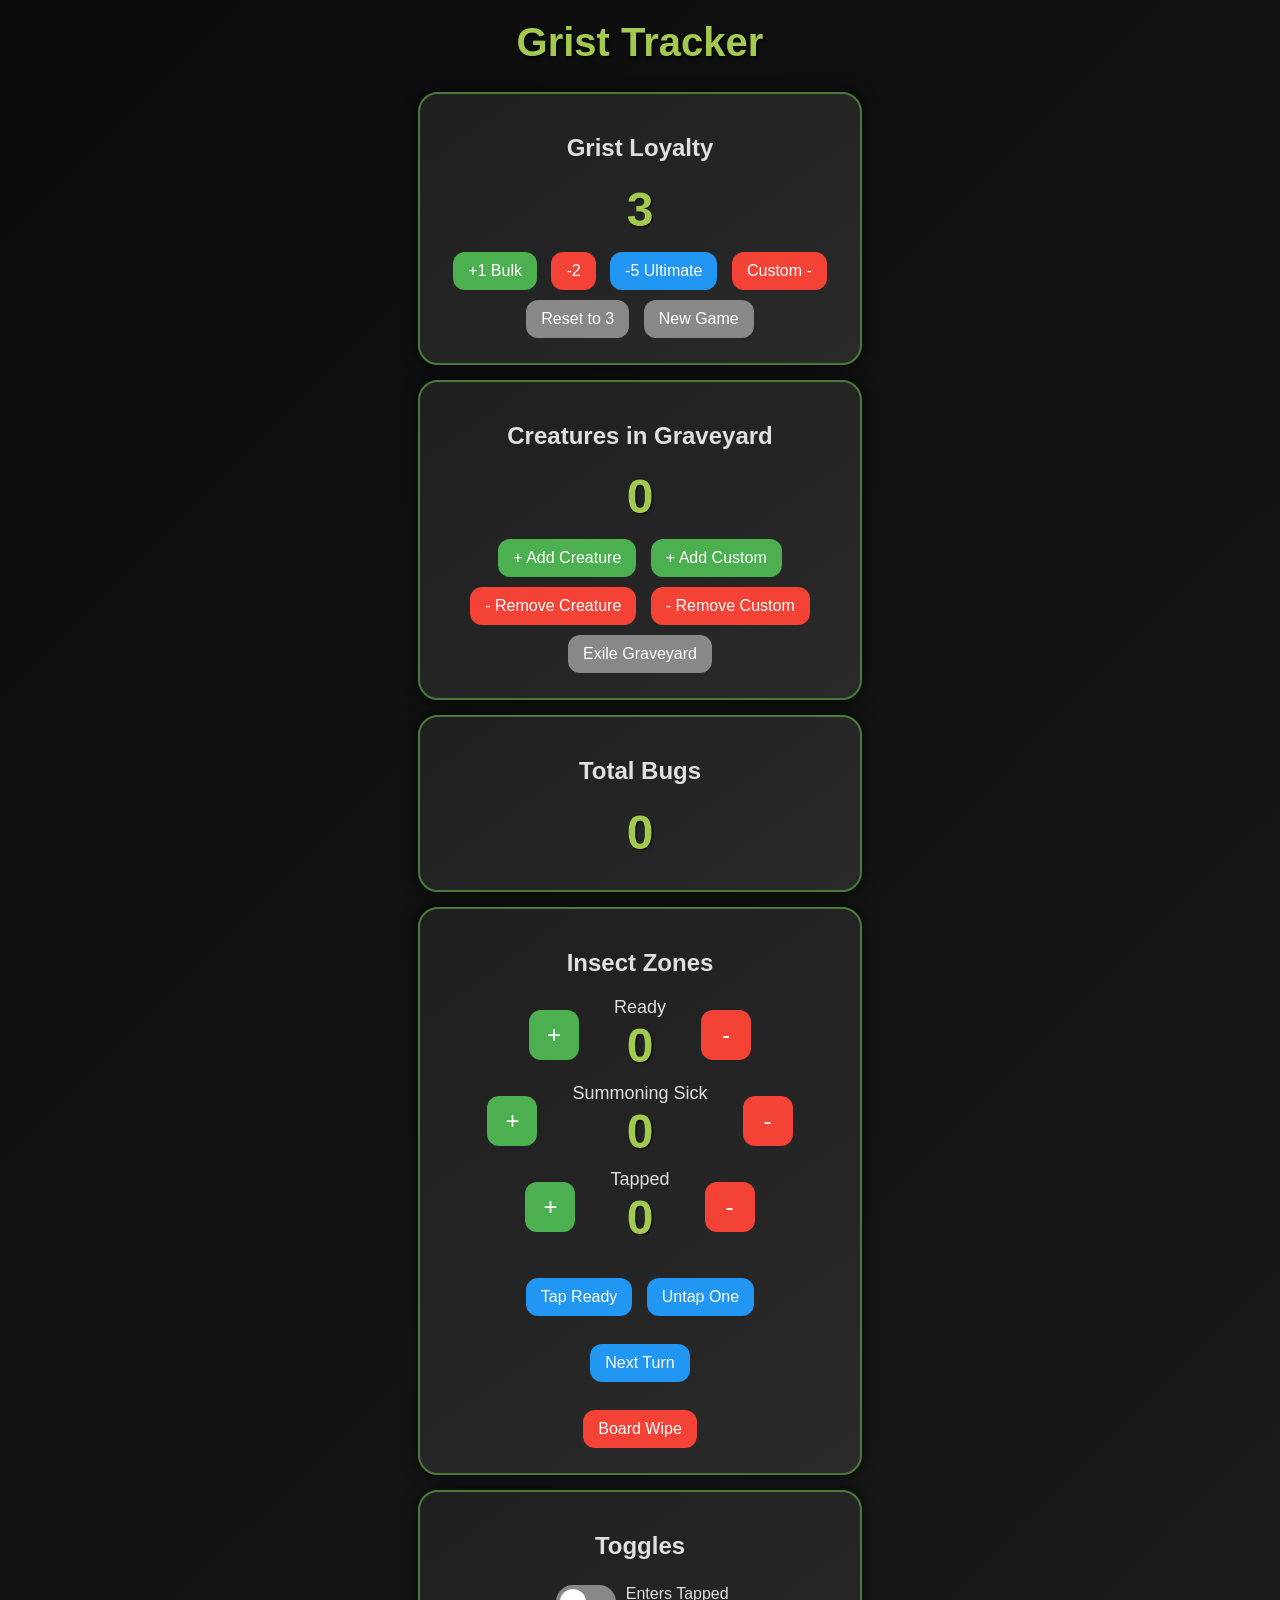
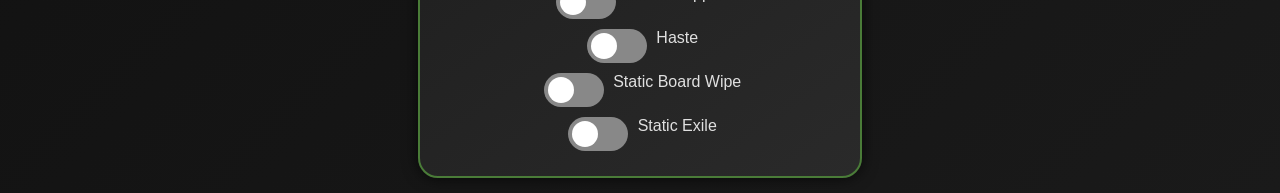
==== index.html @ 9d732a87 "Revert "Implement action overlay for grist abilities" This reverts commit cec5e3ff80bae1f011be3d7844" ====
<!DOCTYPE html>
<html>
<head>
<meta name="viewport" content="width=device-width, initial-scale=1.0">
<title>Grist Tracker</title>
<link rel="stylesheet" href="style.css">
</head>
<body>

<h1>Grist Tracker</h1>

<!-- GRIST -->
<div class="card">
  <h2>Grist Loyalty</h2>
  <div class="count" id="loyalty">3</div>
  <button class="add" onclick="gristPlus()">+1 Bulk</button>
  <button class="sub" onclick="change('loyalty', -2)">-2</button>
  <button class="alt" onclick="gristUlt()">-5 Ultimate</button>
  <button class="sub" onclick="customGristSub()">Custom -</button>
  <button class="reset" onclick="resetGrist()">Reset to 3</button>
  <button class="reset" onclick="newGame()">New Game</button>
</div>

<!-- GRAVE -->
<div class="card">
  <h2>Creatures in Graveyard</h2>
  <div class="count" id="grave">0</div>
  <button class="add" onclick="addGrave()">+ Add Creature</button>
  <button class="add" onclick="addGravePrompt()">+ Add Custom</button>
  <button class="sub" onclick="removeGrave()">- Remove Creature</button>
  <button class="sub" onclick="removeGravePrompt()">- Remove Custom</button>
  <button class="reset" onclick="exileGrave()">Exile Graveyard</button>
</div>

<!-- TOTAL BUGS -->
<div class="card">
  <h2>Total Bugs</h2>
  <div class="count" id="totalBugs">0</div>
</div>

<!-- INSECTS -->
<!-- INSECTS -->
<div class="card">
  <h2>Insect Zones</h2>

  <div class="zone-row">
    <button class="add" onclick="change('ready', 1)">+</button>
    <div><div class="small">Ready</div><div class="count" id="ready">0</div></div>
    <button class="sub" onclick="change('ready', -1)">-</button>
  </div>

  <div class="zone-row">
    <button class="add" onclick="change('sick', 1)">+</button>
    <div><div class="small">Summoning Sick</div><div class="count" id="sick">0</div></div>
    <button class="sub" onclick="change('sick', -1)">-</button>
  </div>

  <div class="zone-row">
    <button class="add" onclick="change('tapped', 1)">+</button>
    <div><div class="small">Tapped</div><div class="count" id="tapped">0</div></div>
    <button class="sub" onclick="change('tapped', -1)">-</button>
  </div>

  <br>
  <button class="alt" onclick="tapReady()">Tap Ready</button>
  <button class="alt" onclick="untapOne()">Untap One</button>
  <br><br>
  <button class="alt" onclick="nextTurn()">Next Turn</button>
  <br><br>
  <button class="sub" onclick="boardWipe()">Board Wipe</button>
</div>

<!-- TOGGLES -->
<div class="card">
  <h2>Toggles</h2>
  <div class="toggle">
    <label class="switch">
      <input type="checkbox" id="enterTapped">
      <span class="slider"></span>
    </label>
    Enters Tapped
  </div>
  <div class="toggle">
    <label class="switch">
      <input type="checkbox" id="hasteToggle">
      <span class="slider"></span>
    </label>
    Haste
  </div>
  <div class="toggle">
    <label class="switch">
      <input type="checkbox" id="staticWipe">
      <span class="slider"></span>
    </label>
    Static Board Wipe
  </div>
  <div class="toggle">
    <label class="switch">
      <input type="checkbox" id="staticExile">
      <span class="slider"></span>
    </label>
    Static Exile
  </div>
</div>
<!-- ULT OVERLAY -->
<div id="ultOverlay"></div>

<script src="app.js"></script>

<script>
function updateTotalBugs() {
  const r = parseInt(ready.innerText)||0;
  const s = parseInt(sick.innerText)||0;
  const t = parseInt(tapped.innerText)||0;
  totalBugs.innerText = r+s+t;
}
['ready','sick','tapped'].forEach(id=>{
  new MutationObserver(updateTotalBugs)
  .observe(document.getElementById(id),{childList:true,subtree:true});
});
updateTotalBugs();
</script>

</body>
</html>
---- style.css ----
body {
  font-family: 'Arial', sans-serif;
  background: linear-gradient(135deg, #0b0b0b, #1a1a1a);
  color: #e0e0e0;
  text-align: center;
  margin: 0;
  padding: 0;
}

h1 {
  margin-top: 20px;
  font-size: 2.5em;
  color: #a3c94e;
  text-shadow: 1px 1px 3px black;
}

.card {
  background: linear-gradient(145deg, #1f1f1f, #2a2a2a);
  margin: 15px auto;
  padding: 20px;
  border-radius: 20px;
  max-width: 400px;
  box-shadow: 0 0 15px rgba(0,0,0,0.7);
  border: 2px solid #4a7c38;
}

.count {
  font-size: 48px;
  margin: 10px 0;
  font-weight: bold;
  color: #a3c94e;
  text-shadow: 1px 1px 2px black;
  transition: color 0.2s, transform 0.2s;
}

/* Pop animation for increments */
.count.pop {
  animation: popRed 0.6s ease forwards;
}

@keyframes popRed {
  0%   { transform: scale(1); color: #a3c94e; }
  50%  { transform: scale(1.5); color: #ff3333; }
  100% { transform: scale(1); color: #a3c94e; }
}

.small {
  font-size: 18px;
  margin-top: 5px;
}

button {
  font-size: 16px;
  margin: 5px;
  padding: 10px 15px;
  border-radius: 12px;
  border: none;
  cursor: pointer;
  transition: all 0.2s ease;
  touch-action: manipulation;
}

button:hover {
  transform: scale(1.05);
}

.add { background: #4caf50; color: white; }
.sub { background: #f44336; color: white; }
.alt { background: #2196f3; color: white; }
.reset { background: #888; color: white; }

/* Flex layout for zones */
.zone-row {
  display: flex;
  justify-content: center;
  align-items: center;
  margin: 10px 0;
}
.zone-row button {
  width: 50px;
  height: 50px;
  font-size: 24px;
}
.zone-row div {
  margin: 0 15px;
  text-align: center;
}

/* Toggle Switch Styles */
.switch {
  position: relative;
  display: inline-block;
  width: 60px;
  height: 34px;
  margin: 5px;
}
.switch input {
  opacity: 0;
  width: 0;
  height: 0;
}
.slider {
  position: absolute;
  cursor: pointer;
  top: 0; left: 0; right: 0; bottom: 0;
  background-color: #888;
  transition: 0.4s;
  border-radius: 34px;
}
.slider:before {
  position: absolute;
  content: "";
  height: 26px; width: 26px;
  left: 4px;
  bottom: 4px;
  background-color: white;
  transition: 0.4s;
  border-radius: 50%;
}
input:checked + .slider {
  background-color: #4caf50;
}
input:checked + .slider:before {
  transform: translateX(26px);
}
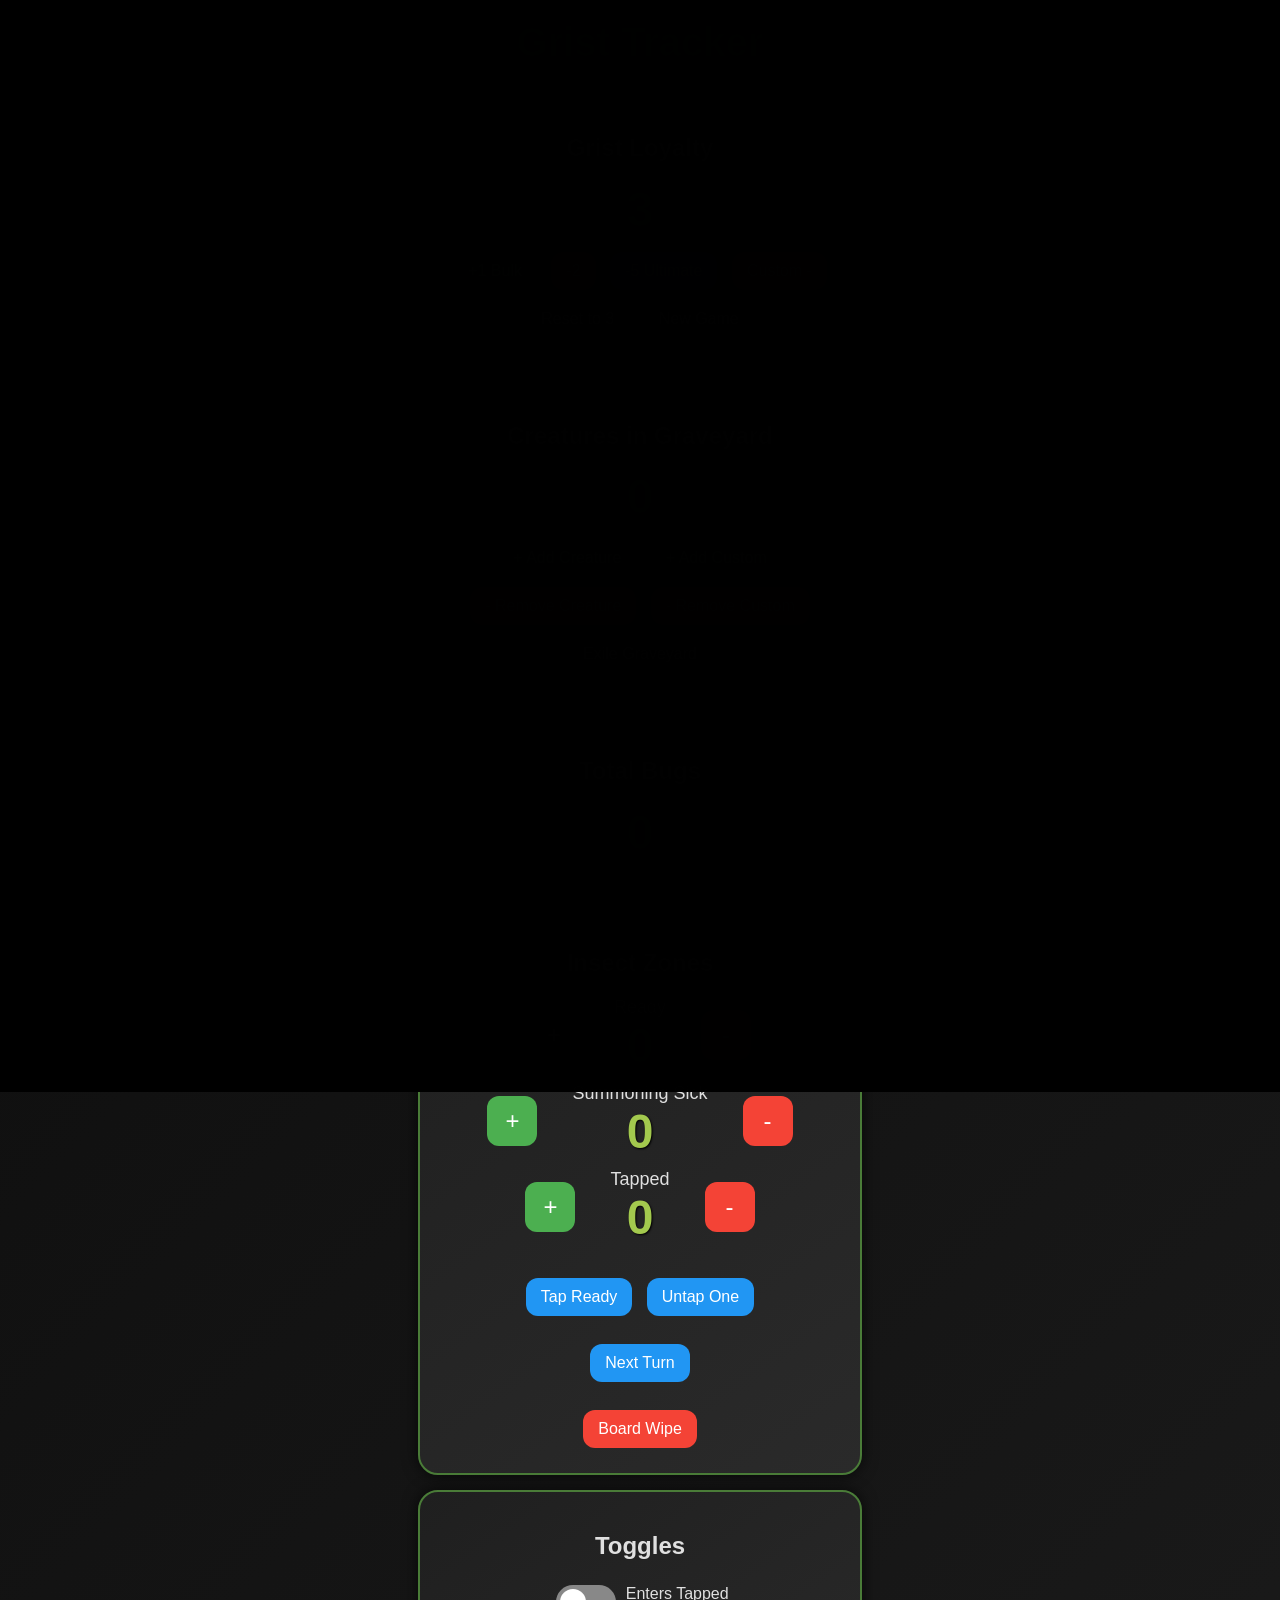
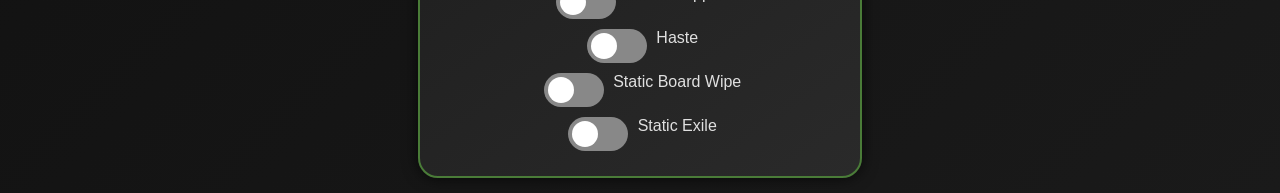
==== commit 473cbb91: "Revert "Update index.html" This reverts commit a988818d50ae1e41f73f69ae935661229e5c7804." ====
--- a/index.html
+++ b/index.html
@@ -70,6 +70,8 @@
   <button class="sub" onclick="boardWipe()">Board Wipe</button>
 </div>
 
+<!-- ULT & GRIST ALERT OVERLAY -->
+<div id="ultOverlay"></div>
 <!-- TOGGLES -->
 <div class="card">
   <h2>Toggles</h2>
--- a/style.css
+++ b/style.css
@@ -123,3 +123,58 @@
 input:checked + .slider:before {
   transform: translateX(26px);
 }
+
+/* Ultimate overlay */
+/* Swap layout handled by HTML order */
+
+/* Overlay for Ult / Grist restriction */
+#ultOverlay {
+  display: none;
+  position: fixed;
+  top:0; left:0;
+  width: 100%; height: 100%;
+  background: rgba(0,0,0,0.95);
+  color: #a3c94e;
+  font-size: 36px;
+  text-align: center;
+  padding-top: 15%;
+  z-index: 9999;
+  text-shadow: 2px 2px 5px black;
+  animation: fadeIn 0.5s;
+  display: flex;
+  flex-direction: column;
+  justify-content: center;
+  align-items: center;
+}
+
+#ultOverlay div {
+  max-width: 400px;
+  background: linear-gradient(145deg, #1f1f1f, #2a2a2a);
+  padding: 20px;
+  border-radius: 20px;
+  border: 2px solid #4a7c38;
+  box-shadow: 0 0 15px rgba(0,0,0,0.7);
+}
+
+#ultOverlay button {
+  font-size: 18px;
+  margin: 10px;
+  padding: 10px 20px;
+  border-radius: 12px;
+  border: none;
+  cursor: pointer;
+  transition: all 0.2s ease;
+}
+
+#ultOverlay button:hover {
+  transform: scale(1.05);
+}
+
+#ultOverlay button.add { background: #4caf50; color: white; }
+#ultOverlay button.sub { background: #f44336; color: white; }
+#ultOverlay button.alt { background: #2196f3; color: white; }
+#ultOverlay button.reset { background: #888; color: white; }
+@keyframes fadeIn {
+  from {opacity: 0;}
+  to {opacity: 1;}
+}
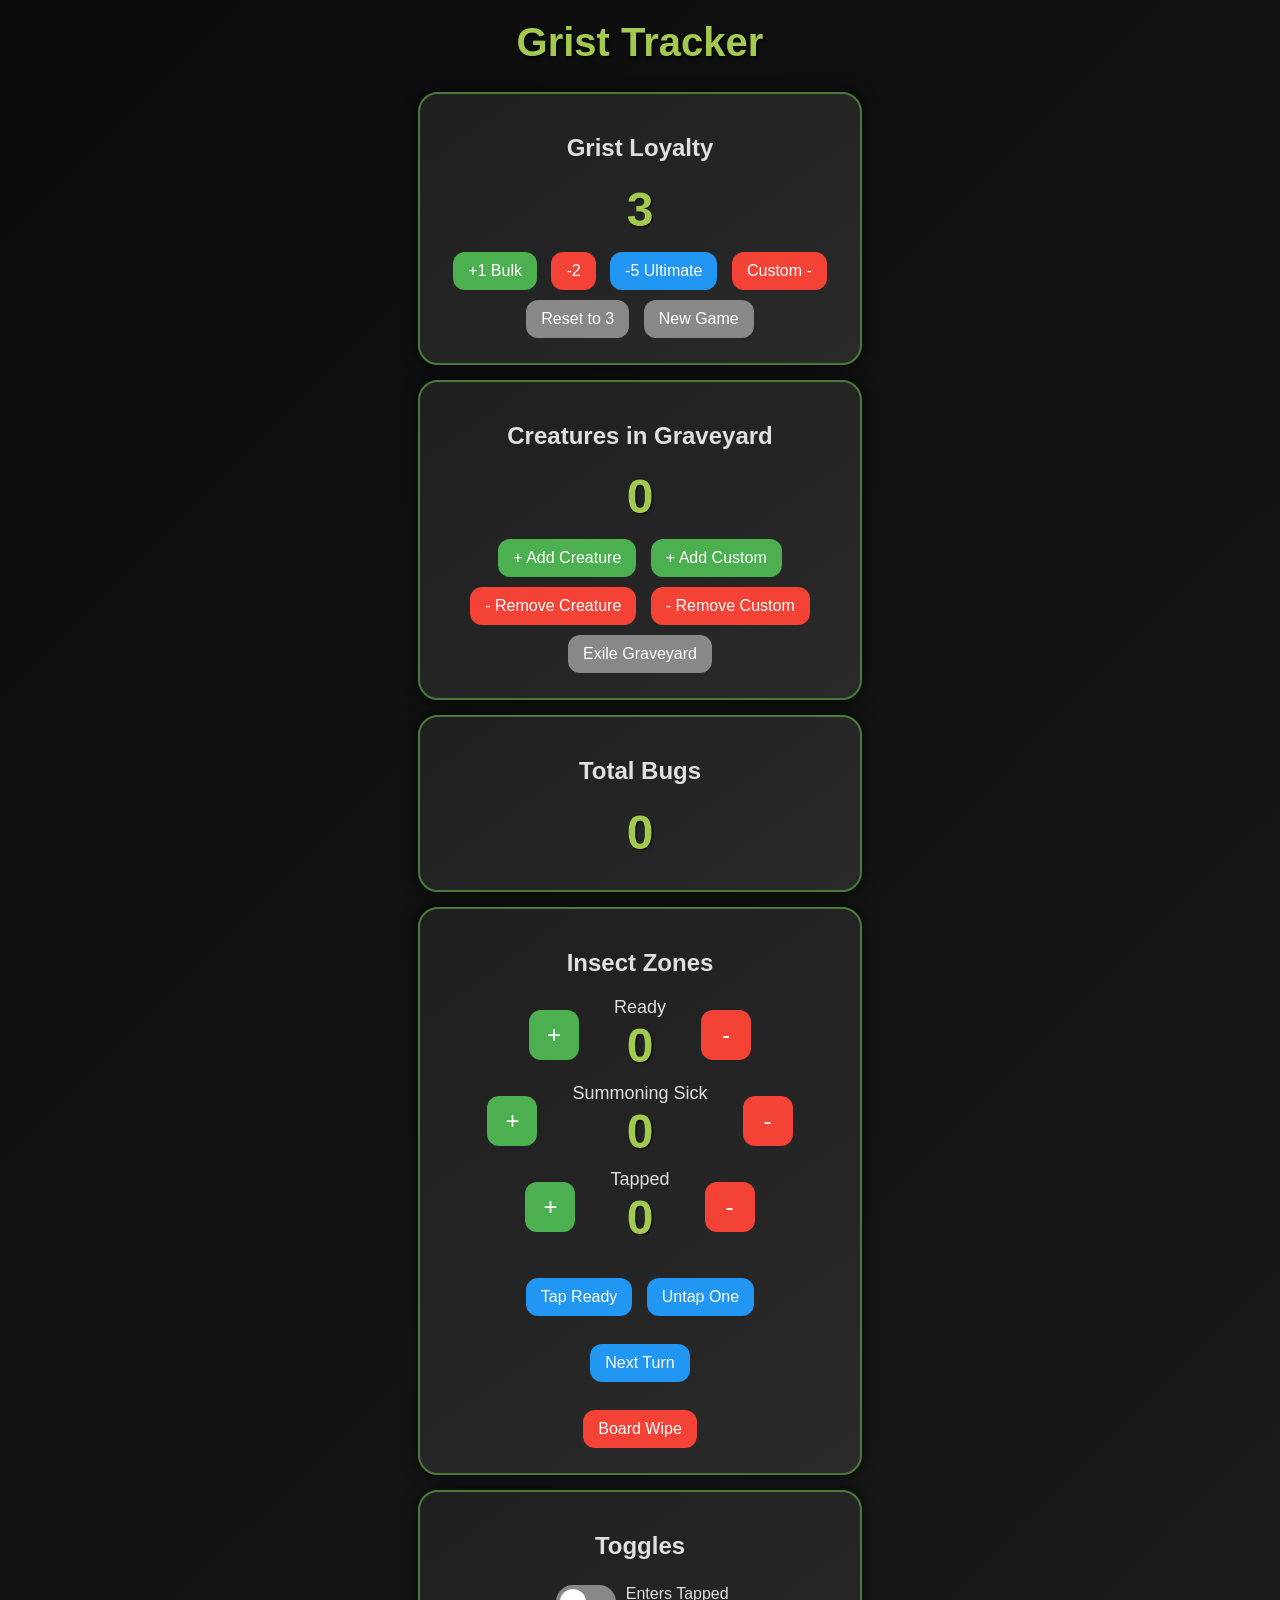
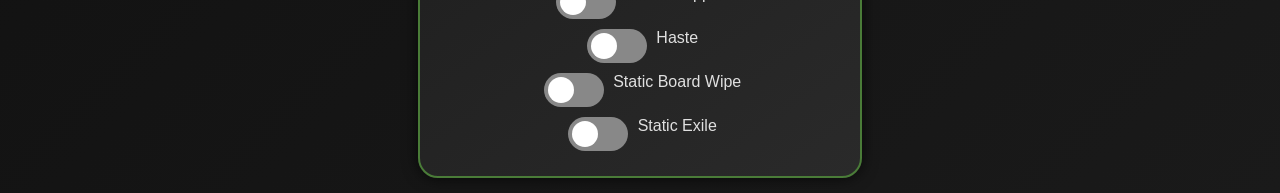
==== commit d6dfe392: "Refactor HTML structure and update button functions" ====
--- a/index.html
+++ b/index.html
@@ -14,7 +14,7 @@
   <h2>Grist Loyalty</h2>
   <div class="count" id="loyalty">3</div>
   <button class="add" onclick="gristPlus()">+1 Bulk</button>
-  <button class="sub" onclick="change('loyalty', -2)">-2</button>
+  <button class="sub" onclick="gristMinus2()">-2</button>
   <button class="alt" onclick="gristUlt()">-5 Ultimate</button>
   <button class="sub" onclick="customGristSub()">Custom -</button>
   <button class="reset" onclick="resetGrist()">Reset to 3</button>
--- a/style.css
+++ b/style.css
@@ -125,9 +125,6 @@
 }
 
 /* Ultimate overlay */
-/* Swap layout handled by HTML order */
-
-/* Overlay for Ult / Grist restriction */
 #ultOverlay {
   display: none;
   position: fixed;
@@ -135,45 +132,14 @@
   width: 100%; height: 100%;
   background: rgba(0,0,0,0.95);
   color: #a3c94e;
-  font-size: 36px;
+  font-size: 48px;
   text-align: center;
-  padding-top: 15%;
+  padding-top: 20%;
   z-index: 9999;
   text-shadow: 2px 2px 5px black;
   animation: fadeIn 0.5s;
-  display: flex;
-  flex-direction: column;
-  justify-content: center;
-  align-items: center;
 }
 
-#ultOverlay div {
-  max-width: 400px;
-  background: linear-gradient(145deg, #1f1f1f, #2a2a2a);
-  padding: 20px;
-  border-radius: 20px;
-  border: 2px solid #4a7c38;
-  box-shadow: 0 0 15px rgba(0,0,0,0.7);
-}
-
-#ultOverlay button {
-  font-size: 18px;
-  margin: 10px;
-  padding: 10px 20px;
-  border-radius: 12px;
-  border: none;
-  cursor: pointer;
-  transition: all 0.2s ease;
-}
-
-#ultOverlay button:hover {
-  transform: scale(1.05);
-}
-
-#ultOverlay button.add { background: #4caf50; color: white; }
-#ultOverlay button.sub { background: #f44336; color: white; }
-#ultOverlay button.alt { background: #2196f3; color: white; }
-#ultOverlay button.reset { background: #888; color: white; }
 @keyframes fadeIn {
   from {opacity: 0;}
   to {opacity: 1;}
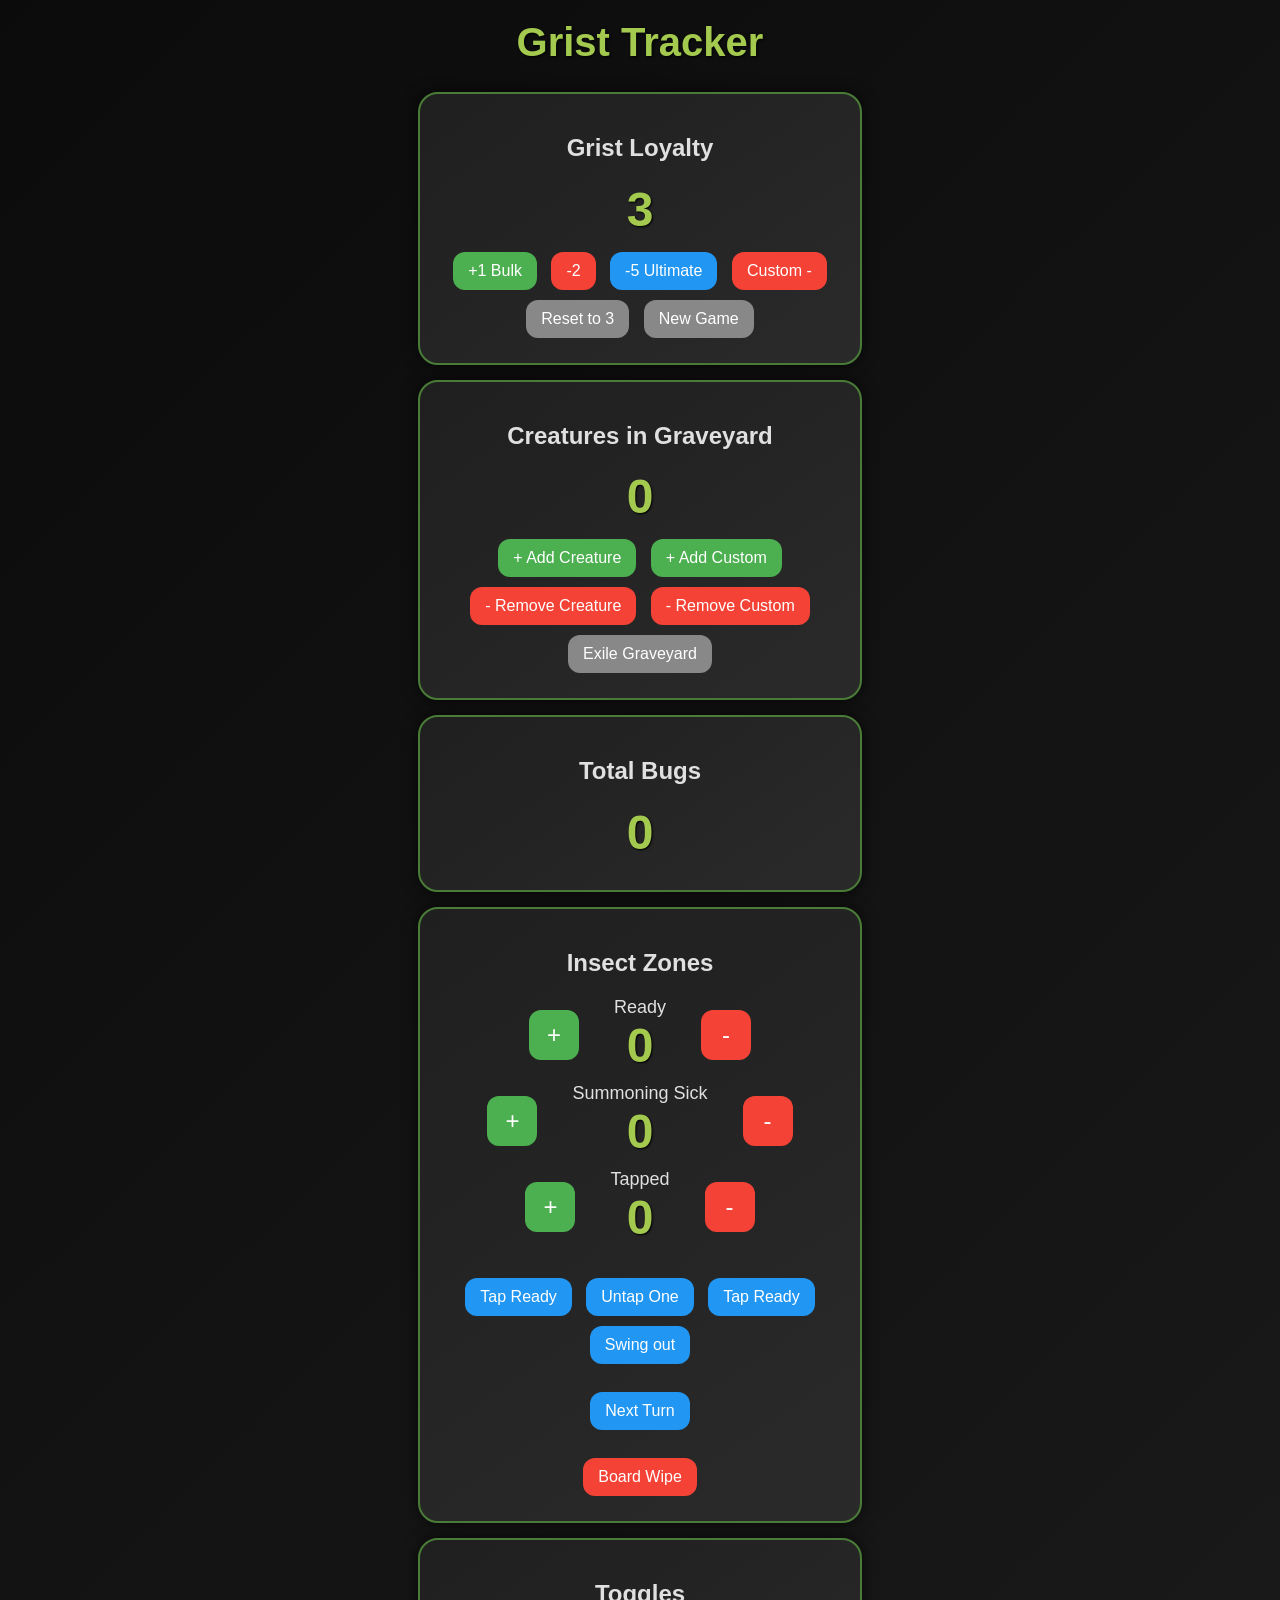
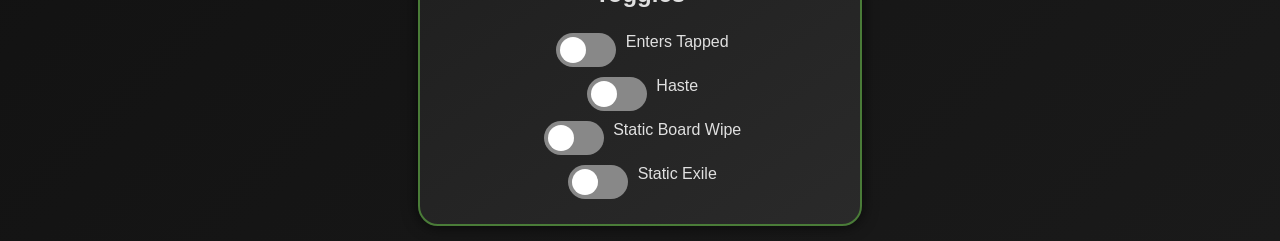
==== commit bba2e674: "Fix HTML encoding issues in index.html" ====
--- a/index.html
+++ b/index.html
@@ -64,6 +64,8 @@
   <br>
   <button class="alt" onclick="tapReady()">Tap Ready</button>
   <button class="alt" onclick="untapOne()">Untap One</button>
+  <button class="alt" onclick="tapReady()">Tap Ready</button>
+  <button class="alt" onclick="swingOut()">Swing out</button>
   <br><br>
   <button class="alt" onclick="nextTurn()">Next Turn</button>
   <br><br>
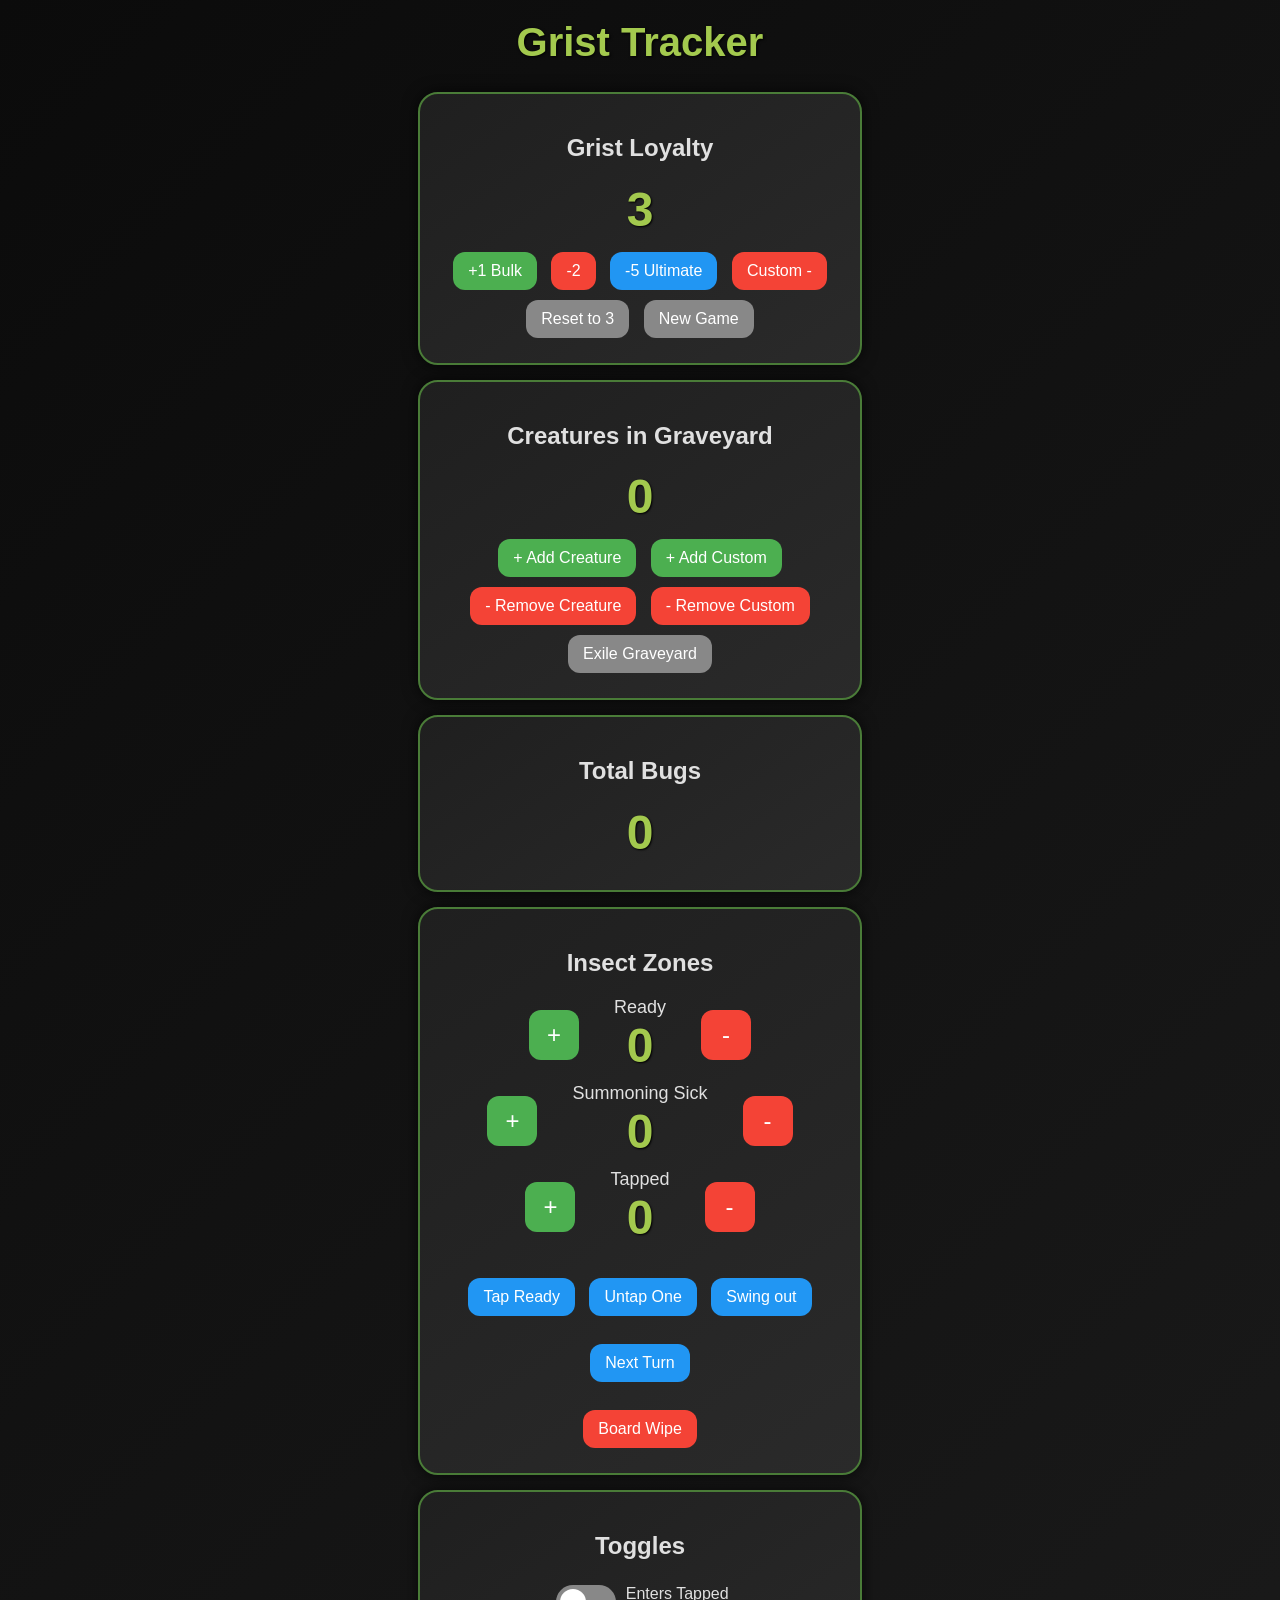
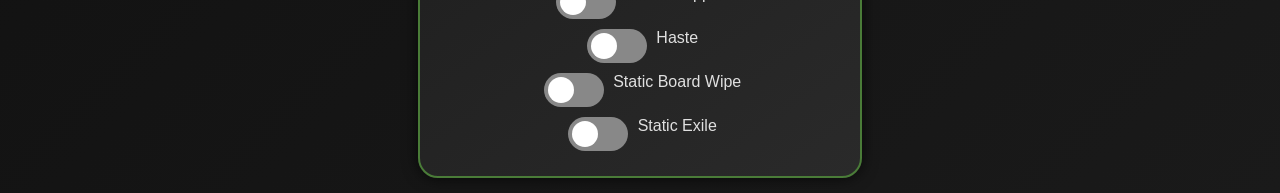
==== commit 9be67f25: "removed extra tap button" ====
--- a/index.html
+++ b/index.html
@@ -64,7 +64,6 @@
   <br>
   <button class="alt" onclick="tapReady()">Tap Ready</button>
   <button class="alt" onclick="untapOne()">Untap One</button>
-  <button class="alt" onclick="tapReady()">Tap Ready</button>
   <button class="alt" onclick="swingOut()">Swing out</button>
   <br><br>
   <button class="alt" onclick="nextTurn()">Next Turn</button>
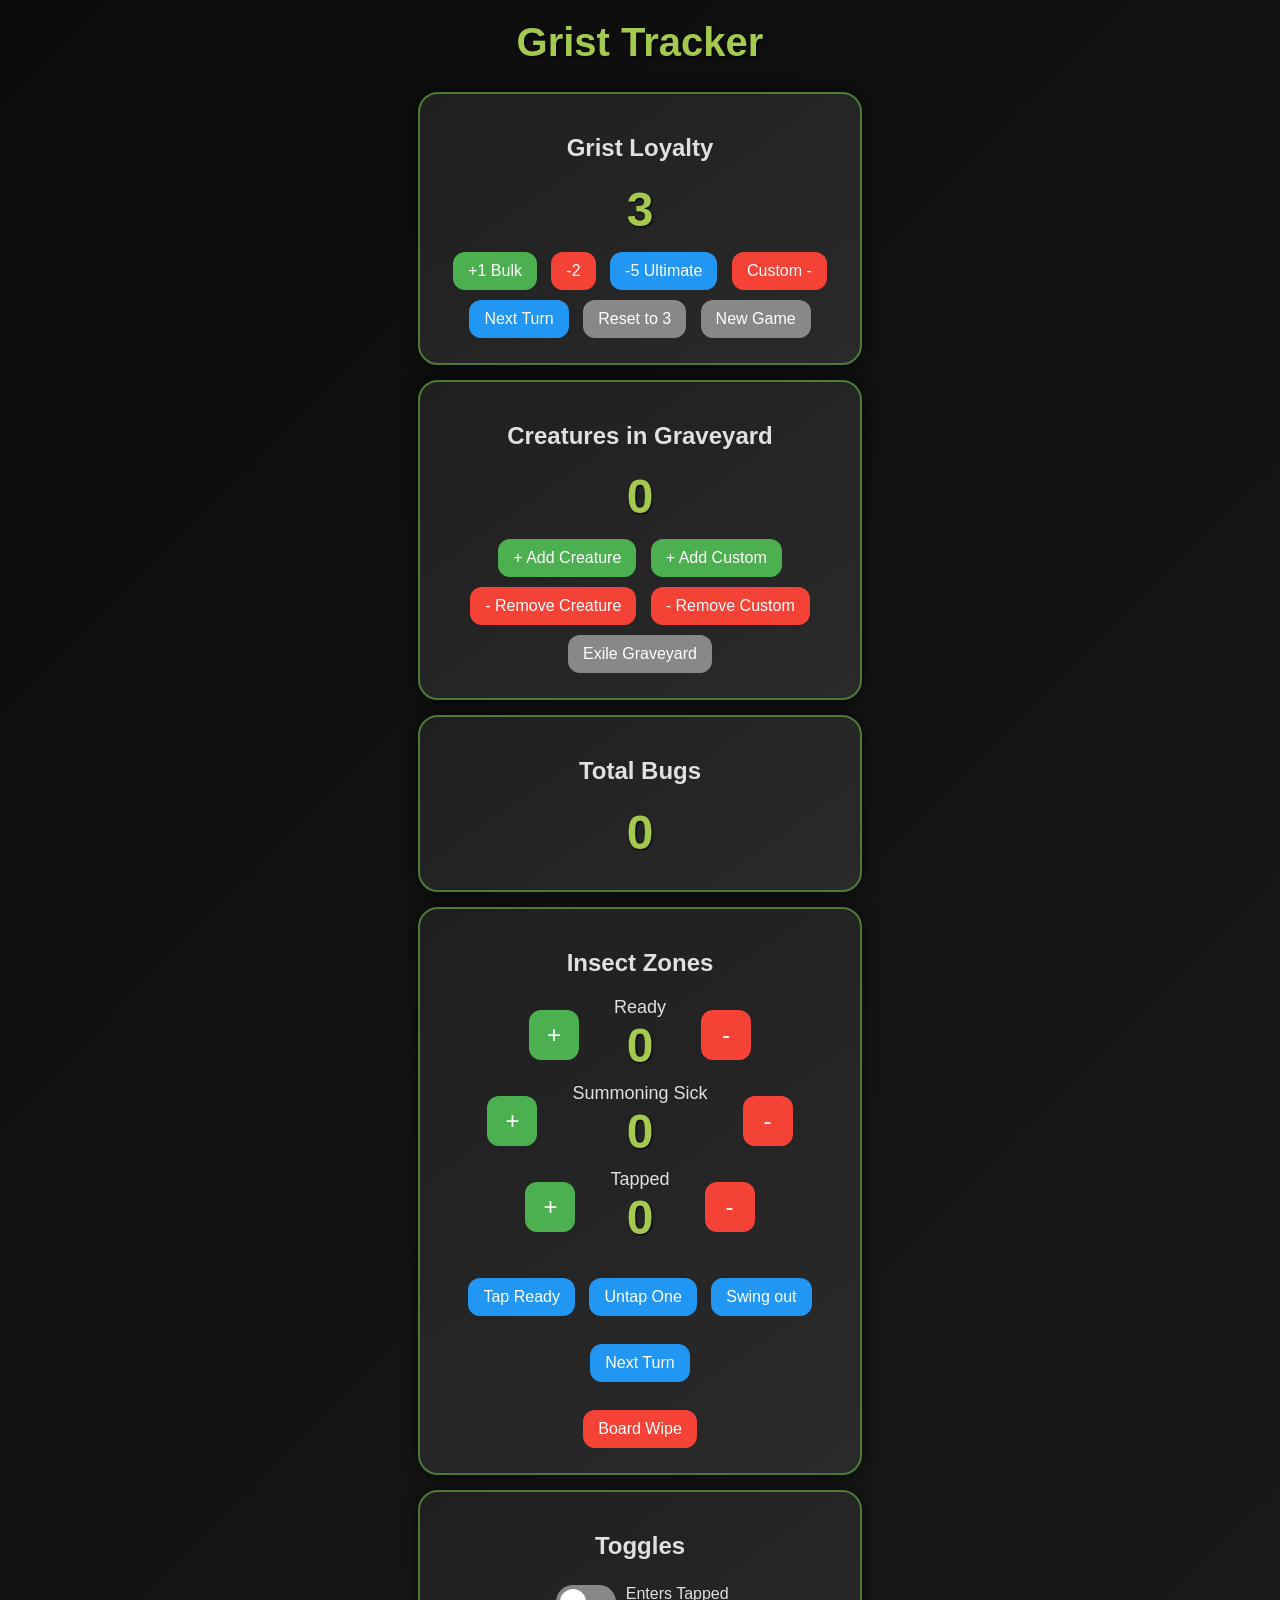
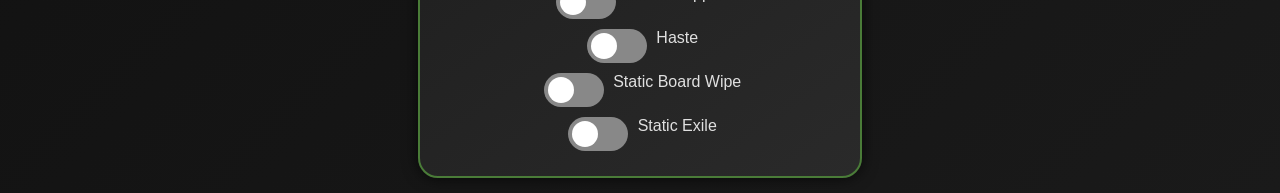
==== commit 00a3f50d: "another new turn button" ====
--- a/index.html
+++ b/index.html
@@ -17,6 +17,7 @@
   <button class="sub" onclick="gristMinus2()">-2</button>
   <button class="alt" onclick="gristUlt()">-5 Ultimate</button>
   <button class="sub" onclick="customGristSub()">Custom -</button>
+  <button class="alt" onclick="nextTurn()">Next Turn</button>
   <button class="reset" onclick="resetGrist()">Reset to 3</button>
   <button class="reset" onclick="newGame()">New Game</button>
 </div>
